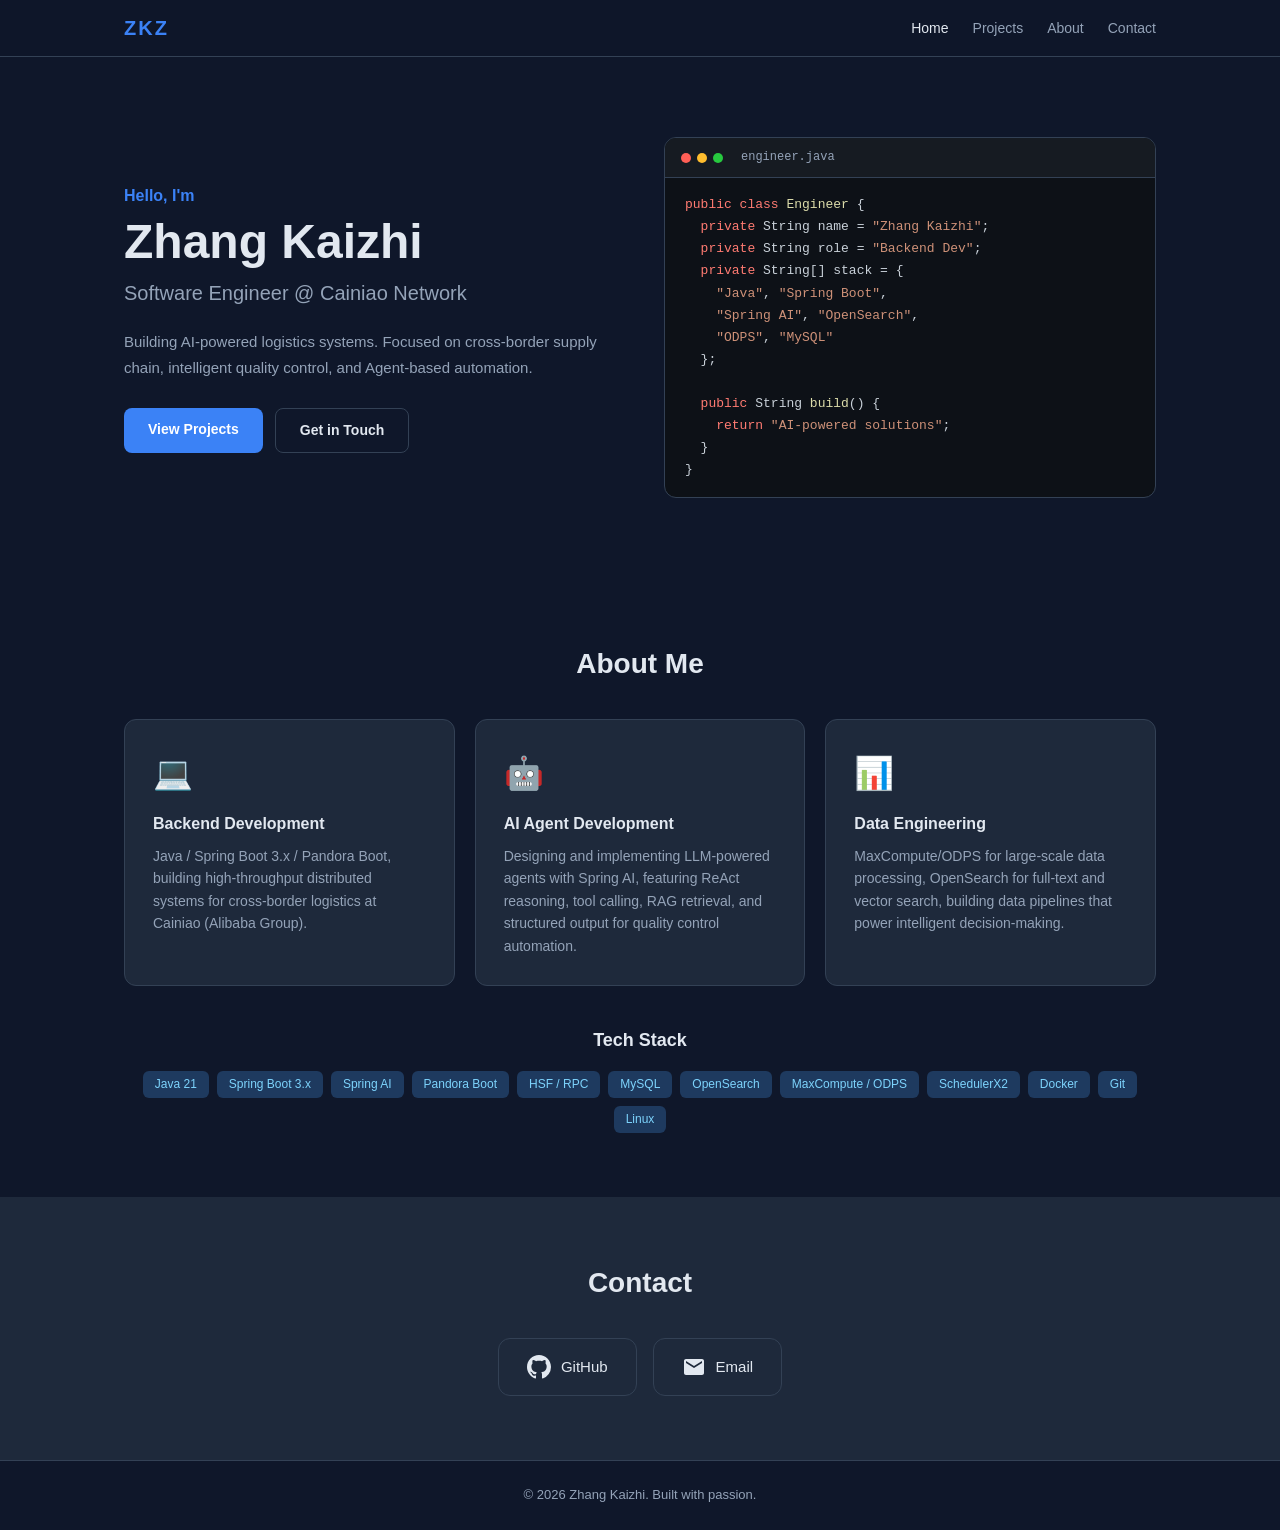
==== index.html @ b3a65767 "init: personal site with about & projects" ====
<!DOCTYPE html>
<html lang="zh-CN">
<head>
  <meta charset="UTF-8">
  <meta name="viewport" content="width=device-width, initial-scale=1.0">
  <title>Zhang Kaizhi - Software Engineer</title>
  <link rel="stylesheet" href="style.css">
  <link rel="icon" href="data:image/svg+xml,<svg xmlns=%22http://www.w3.org/2000/svg%22 viewBox=%220 0 100 100%22><text y=%22.9em%22 font-size=%2290%22>👨‍💻</text></svg>">
</head>
<body>
  <nav class="navbar">
    <div class="nav-container">
      <a href="index.html" class="nav-logo">ZKZ</a>
      <div class="nav-links">
        <a href="index.html" class="active">Home</a>
        <a href="projects.html">Projects</a>
        <a href="#about">About</a>
        <a href="#contact">Contact</a>
      </div>
    </div>
  </nav>

  <section class="hero">
    <div class="hero-content">
      <p class="hero-greeting">Hello, I'm</p>
      <h1 class="hero-name">Zhang Kaizhi</h1>
      <p class="hero-title">Software Engineer @ Cainiao Network</p>
      <p class="hero-desc">
        Building AI-powered logistics systems. Focused on cross-border supply chain,
        intelligent quality control, and Agent-based automation.
      </p>
      <div class="hero-actions">
        <a href="projects.html" class="btn btn-primary">View Projects</a>
        <a href="#contact" class="btn btn-outline">Get in Touch</a>
      </div>
    </div>
    <div class="hero-visual">
      <div class="code-block">
        <div class="code-header">
          <span class="dot red"></span>
          <span class="dot yellow"></span>
          <span class="dot green"></span>
          <span class="code-filename">engineer.java</span>
        </div>
        <pre class="code-body"><code><span class="keyword">public class</span> <span class="class-name">Engineer</span> {
  <span class="keyword">private</span> String name = <span class="string">"Zhang Kaizhi"</span>;
  <span class="keyword">private</span> String role = <span class="string">"Backend Dev"</span>;
  <span class="keyword">private</span> String[] stack = {
    <span class="string">"Java"</span>, <span class="string">"Spring Boot"</span>,
    <span class="string">"Spring AI"</span>, <span class="string">"OpenSearch"</span>,
    <span class="string">"ODPS"</span>, <span class="string">"MySQL"</span>
  };

  <span class="keyword">public</span> String <span class="method">build</span>() {
    <span class="keyword">return</span> <span class="string">"AI-powered solutions"</span>;
  }
}</code></pre>
      </div>
    </div>
  </section>

  <section class="section" id="about">
    <div class="container">
      <h2 class="section-title">About Me</h2>
      <div class="about-grid">
        <div class="about-card">
          <div class="about-icon">&#128187;</div>
          <h3>Backend Development</h3>
          <p>
            Java / Spring Boot 3.x / Pandora Boot, building high-throughput distributed systems
            for cross-border logistics at Cainiao (Alibaba Group).
          </p>
        </div>
        <div class="about-card">
          <div class="about-icon">&#129302;</div>
          <h3>AI Agent Development</h3>
          <p>
            Designing and implementing LLM-powered agents with Spring AI,
            featuring ReAct reasoning, tool calling, RAG retrieval,
            and structured output for quality control automation.
          </p>
        </div>
        <div class="about-card">
          <div class="about-icon">&#128202;</div>
          <h3>Data Engineering</h3>
          <p>
            MaxCompute/ODPS for large-scale data processing, OpenSearch for
            full-text and vector search, building data pipelines that power
            intelligent decision-making.
          </p>
        </div>
      </div>

      <div class="tech-stack">
        <h3 class="stack-title">Tech Stack</h3>
        <div class="stack-tags">
          <span class="tag">Java 21</span>
          <span class="tag">Spring Boot 3.x</span>
          <span class="tag">Spring AI</span>
          <span class="tag">Pandora Boot</span>
          <span class="tag">HSF / RPC</span>
          <span class="tag">MySQL</span>
          <span class="tag">OpenSearch</span>
          <span class="tag">MaxCompute / ODPS</span>
          <span class="tag">SchedulerX2</span>
          <span class="tag">Docker</span>
          <span class="tag">Git</span>
          <span class="tag">Linux</span>
        </div>
      </div>
    </div>
  </section>

  <section class="section section-alt" id="contact">
    <div class="container">
      <h2 class="section-title">Contact</h2>
      <div class="contact-links">
        <a href="https://github.com/zkz" target="_blank" class="contact-card">
          <svg class="contact-icon" viewBox="0 0 24 24" fill="currentColor"><path d="M12 0C5.37 0 0 5.37 0 12c0 5.31 3.435 9.795 8.205 11.385.6.105.825-.255.825-.57 0-.285-.015-1.23-.015-2.235-3.015.555-3.795-.735-4.035-1.41-.135-.345-.72-1.41-1.23-1.695-.42-.225-1.02-.78-.015-.795.945-.015 1.62.87 1.845 1.23 1.08 1.815 2.805 1.305 3.495.99.105-.78.42-1.305.765-1.605-2.67-.3-5.46-1.335-5.46-5.925 0-1.305.465-2.385 1.23-3.225-.12-.3-.54-1.53.12-3.18 0 0 1.005-.315 3.3 1.23.96-.27 1.98-.405 3-.405s2.04.135 3 .405c2.295-1.56 3.3-1.23 3.3-1.23.66 1.65.24 2.88.12 3.18.765.84 1.23 1.905 1.23 3.225 0 4.605-2.805 5.625-5.475 5.925.435.375.81 1.095.81 2.22 0 1.605-.015 2.895-.015 3.3 0 .315.225.69.825.57A12.02 12.02 0 0024 12c0-6.63-5.37-12-12-12z"/></svg>
          <span>GitHub</span>
        </a>
        <a href="mailto:zkz01782702@cainiao.com" class="contact-card">
          <svg class="contact-icon" viewBox="0 0 24 24" fill="currentColor"><path d="M20 4H4c-1.1 0-2 .9-2 2v12c0 1.1.9 2 2 2h16c1.1 0 2-.9 2-2V6c0-1.1-.9-2-2-2zm0 4l-8 5-8-5V6l8 5 8-5v2z"/></svg>
          <span>Email</span>
        </a>
      </div>
    </div>
  </section>

  <footer class="footer">
    <div class="container">
      <p>&copy; 2026 Zhang Kaizhi. Built with passion.</p>
    </div>
  </footer>
</body>
</html>
---- style.css ----
* { margin: 0; padding: 0; box-sizing: border-box; }

:root {
  --bg: #0f172a;
  --bg-alt: #1e293b;
  --surface: #1e293b;
  --border: #334155;
  --text: #e2e8f0;
  --text-muted: #94a3b8;
  --primary: #3b82f6;
  --primary-hover: #2563eb;
  --accent: #60a5fa;
  --tag-bg: #1e3a5f;
  --tag-text: #7dd3fc;
  --radius: 12px;
}

body {
  font-family: -apple-system, "PingFang SC", "Segoe UI", "Microsoft YaHei", sans-serif;
  background: var(--bg);
  color: var(--text);
  line-height: 1.6;
  -webkit-font-smoothing: antialiased;
}

.container { max-width: 1080px; margin: 0 auto; padding: 0 24px; }

/* Navbar */
.navbar {
  position: sticky; top: 0; z-index: 100;
  background: rgba(15, 23, 42, 0.85);
  backdrop-filter: blur(12px);
  border-bottom: 1px solid var(--border);
}
.nav-container {
  max-width: 1080px; margin: 0 auto; padding: 0 24px;
  display: flex; align-items: center; justify-content: space-between;
  height: 56px;
}
.nav-logo {
  font-size: 20px; font-weight: 800; color: var(--primary);
  text-decoration: none; letter-spacing: 2px;
}
.nav-links { display: flex; gap: 24px; }
.nav-links a {
  text-decoration: none; color: var(--text-muted); font-size: 14px;
  font-weight: 500; transition: color 0.2s;
}
.nav-links a:hover, .nav-links a.active { color: var(--text); }

/* Hero */
.hero {
  display: flex; align-items: center; gap: 48px;
  max-width: 1080px; margin: 0 auto; padding: 80px 24px;
}
.hero-content { flex: 1; }
.hero-greeting { font-size: 16px; color: var(--primary); font-weight: 600; margin-bottom: 8px; }
.hero-name { font-size: 48px; font-weight: 800; line-height: 1.1; margin-bottom: 8px; }
.hero-title { font-size: 20px; color: var(--text-muted); margin-bottom: 20px; }
.hero-desc { font-size: 15px; color: var(--text-muted); line-height: 1.7; margin-bottom: 28px; }
.hero-actions { display: flex; gap: 12px; }
.btn {
  display: inline-block; padding: 10px 24px; border-radius: 8px;
  font-size: 14px; font-weight: 600; text-decoration: none; transition: all 0.2s;
}
.btn-primary { background: var(--primary); color: #fff; }
.btn-primary:hover { background: var(--primary-hover); }
.btn-outline { border: 1px solid var(--border); color: var(--text); }
.btn-outline:hover { border-color: var(--primary); color: var(--primary); }

.hero-visual { flex: 1; }
.code-block {
  background: #0d1117; border: 1px solid var(--border);
  border-radius: var(--radius); overflow: hidden;
  font-family: "SF Mono", "Fira Code", "Consolas", monospace;
}
.code-header {
  display: flex; align-items: center; gap: 6px;
  padding: 10px 16px; background: #161b22; border-bottom: 1px solid var(--border);
}
.dot { width: 10px; height: 10px; border-radius: 50%; }
.dot.red { background: #ff5f56; }
.dot.yellow { background: #ffbd2e; }
.dot.green { background: #27c93f; }
.code-filename { margin-left: 12px; font-size: 12px; color: var(--text-muted); }
.code-body {
  padding: 16px 20px; font-size: 13px; line-height: 1.7;
  color: #c9d1d9; overflow-x: auto;
}
.code-body .keyword { color: #ff7b72; }
.code-body .class-name { color: #dcdcaa; }
.code-body .string { color: #ce9178; }
.code-body .method { color: #dcdcaa; }

/* Sections */
.section { padding: 64px 0; }
.section-alt { background: var(--bg-alt); }
.section-title {
  font-size: 28px; font-weight: 700; margin-bottom: 32px;
  text-align: center;
}

/* About */
.about-grid {
  display: grid; grid-template-columns: repeat(auto-fit, minmax(280px, 1fr));
  gap: 20px; margin-bottom: 40px;
}
.about-card {
  background: var(--surface); border: 1px solid var(--border);
  border-radius: var(--radius); padding: 28px;
  transition: border-color 0.2s;
}
.about-card:hover { border-color: var(--primary); }
.about-icon { font-size: 32px; margin-bottom: 12px; }
.about-card h3 { font-size: 16px; font-weight: 600; margin-bottom: 8px; }
.about-card p { font-size: 14px; color: var(--text-muted); line-height: 1.6; }

/* Tech stack */
.stack-title { font-size: 18px; font-weight: 600; margin-bottom: 16px; text-align: center; }
.stack-tags { display: flex; flex-wrap: wrap; gap: 8px; justify-content: center; }
.tag {
  display: inline-block; padding: 4px 12px; border-radius: 6px;
  font-size: 12px; font-weight: 500;
  background: var(--tag-bg); color: var(--tag-text);
}

/* Projects */
.page-header {
  padding: 64px 0 32px; text-align: center;
}
.page-title { font-size: 36px; font-weight: 800; margin-bottom: 8px; }
.page-desc { font-size: 16px; color: var(--text-muted); }

.project-list { display: flex; flex-direction: column; gap: 24px; }
.project-card {
  background: var(--surface); border: 1px solid var(--border);
  border-radius: var(--radius); padding: 28px;
  position: relative; transition: border-color 0.2s;
}
.project-card:hover { border-color: var(--primary); }
.project-badge {
  position: absolute; top: 16px; right: 16px;
  background: var(--primary); color: #fff; font-size: 11px;
  font-weight: 600; padding: 3px 10px; border-radius: 4px;
}
.project-title { font-size: 20px; font-weight: 700; margin-bottom: 4px; }
.project-meta { font-size: 13px; color: var(--text-muted); margin-bottom: 12px; }
.project-desc { font-size: 14px; color: var(--text-muted); line-height: 1.7; margin-bottom: 16px; }
.project-tech { display: flex; flex-wrap: wrap; gap: 6px; margin-bottom: 16px; }
.project-highlights h4 { font-size: 14px; font-weight: 600; margin-bottom: 8px; }
.project-highlights ul {
  list-style: none; display: grid;
  grid-template-columns: repeat(auto-fit, minmax(200px, 1fr)); gap: 6px;
}
.project-highlights li {
  font-size: 13px; color: var(--text-muted);
  padding-left: 16px; position: relative;
}
.project-highlights li::before {
  content: ''; position: absolute; left: 0; top: 7px;
  width: 6px; height: 6px; border-radius: 50%; background: var(--primary);
}

/* Contact */
.contact-links {
  display: flex; gap: 16px; justify-content: center; flex-wrap: wrap;
}
.contact-card {
  display: flex; align-items: center; gap: 10px;
  background: var(--surface); border: 1px solid var(--border);
  border-radius: var(--radius); padding: 16px 28px;
  text-decoration: none; color: var(--text);
  font-size: 15px; font-weight: 500; transition: all 0.2s;
}
.contact-card:hover { border-color: var(--primary); }
.contact-icon { width: 24px; height: 24px; }

/* Footer */
.footer {
  padding: 24px 0; text-align: center;
  border-top: 1px solid var(--border);
}
.footer p { font-size: 13px; color: var(--text-muted); }

/* Responsive */
@media (max-width: 768px) {
  .hero { flex-direction: column; padding: 48px 24px; gap: 32px; }
  .hero-name { font-size: 36px; }
  .about-grid { grid-template-columns: 1fr; }
}
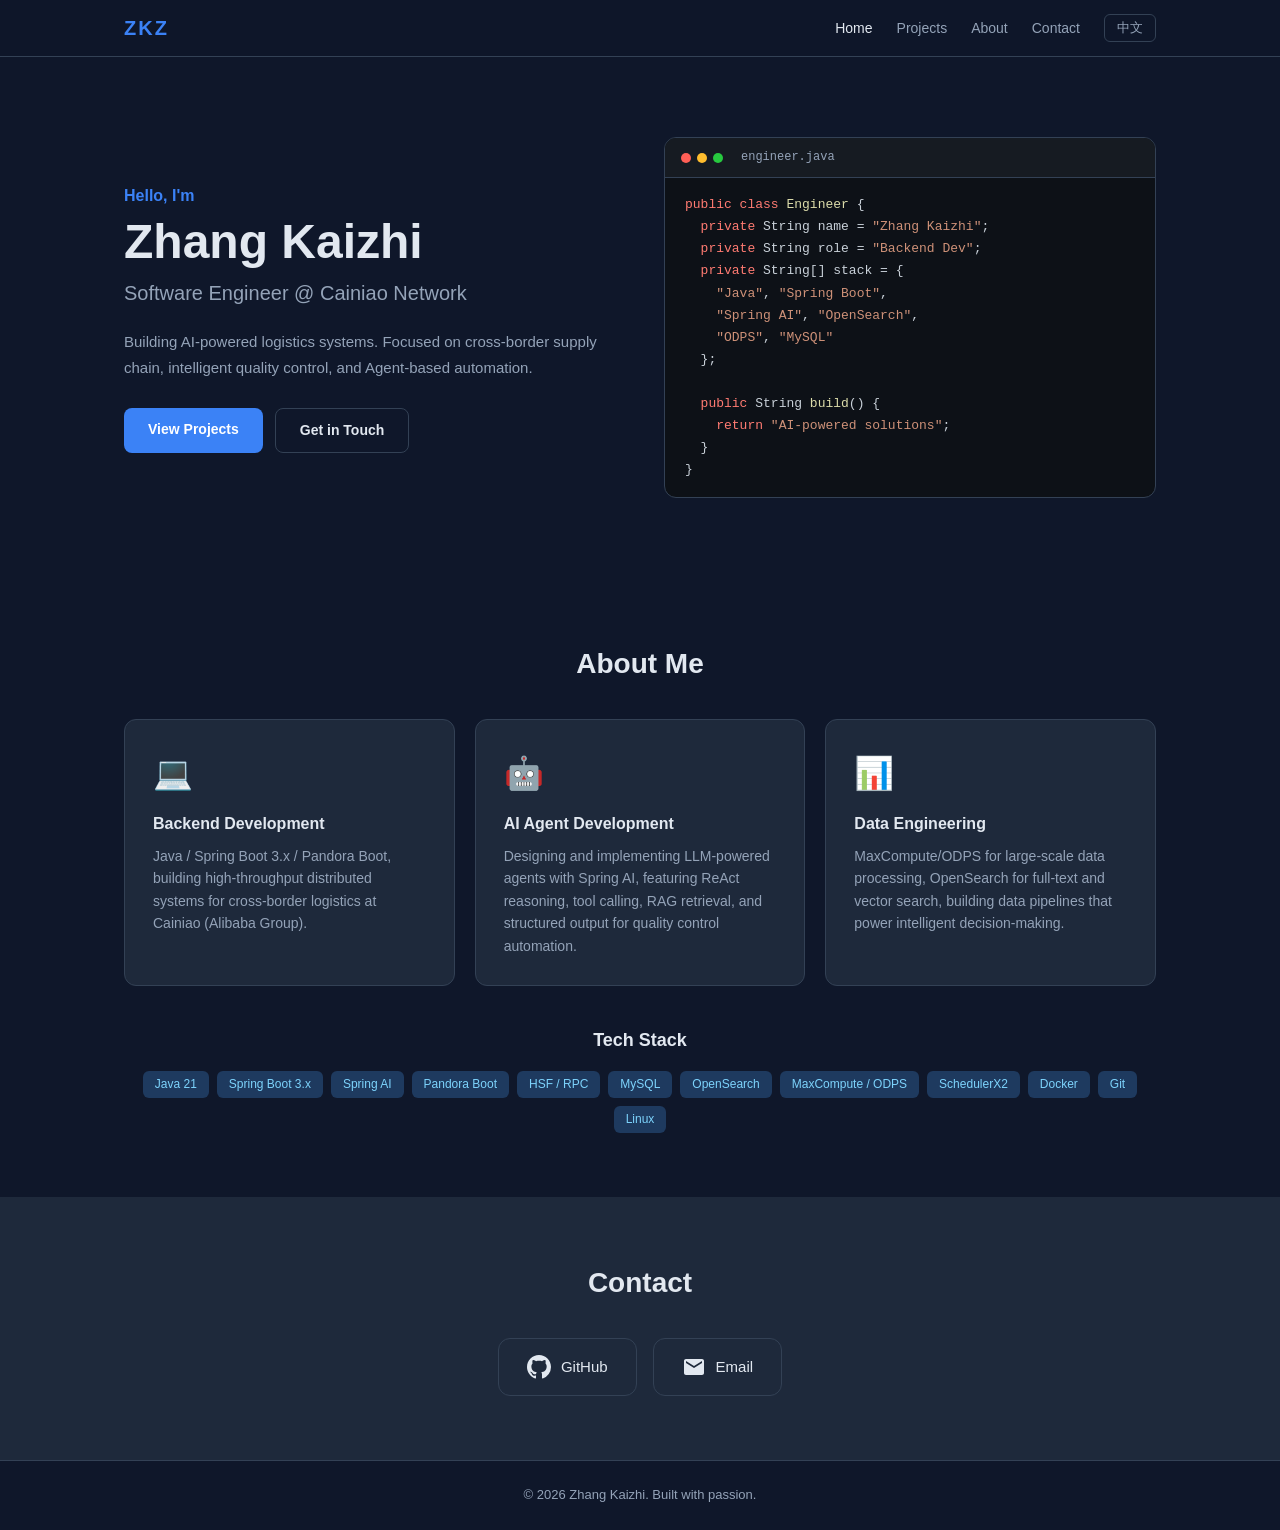
==== commit ceb3e4ac: "feat: add i18n zh/en toggle with one-click language switch" ====
--- a/index.html
+++ b/index.html
@@ -1,5 +1,5 @@
 <!DOCTYPE html>
-<html lang="zh-CN">
+<html lang="en">
 <head>
   <meta charset="UTF-8">
   <meta name="viewport" content="width=device-width, initial-scale=1.0">
@@ -12,26 +12,27 @@
     <div class="nav-container">
       <a href="index.html" class="nav-logo">ZKZ</a>
       <div class="nav-links">
-        <a href="index.html" class="active">Home</a>
-        <a href="projects.html">Projects</a>
-        <a href="#about">About</a>
-        <a href="#contact">Contact</a>
+        <a href="index.html" class="active" data-i18n="nav.home">Home</a>
+        <a href="projects.html" data-i18n="nav.projects">Projects</a>
+        <a href="#about" data-i18n="nav.about">About</a>
+        <a href="#contact" data-i18n="nav.contact">Contact</a>
+        <button class="lang-btn" onclick="toggleLang()" data-i18n="nav.lang">中文</button>
       </div>
     </div>
   </nav>
 
   <section class="hero">
     <div class="hero-content">
-      <p class="hero-greeting">Hello, I'm</p>
-      <h1 class="hero-name">Zhang Kaizhi</h1>
-      <p class="hero-title">Software Engineer @ Cainiao Network</p>
-      <p class="hero-desc">
+      <p class="hero-greeting" data-i18n="hero.greeting">Hello, I'm</p>
+      <h1 class="hero-name" data-i18n="hero.name">Zhang Kaizhi</h1>
+      <p class="hero-title" data-i18n="hero.title">Software Engineer @ Cainiao Network</p>
+      <p class="hero-desc" data-i18n="hero.desc">
         Building AI-powered logistics systems. Focused on cross-border supply chain,
         intelligent quality control, and Agent-based automation.
       </p>
       <div class="hero-actions">
-        <a href="projects.html" class="btn btn-primary">View Projects</a>
-        <a href="#contact" class="btn btn-outline">Get in Touch</a>
+        <a href="projects.html" class="btn btn-primary" data-i18n="hero.btn1">View Projects</a>
+        <a href="#contact" class="btn btn-outline" data-i18n="hero.btn2">Get in Touch</a>
       </div>
     </div>
     <div class="hero-visual">
@@ -40,7 +41,7 @@
           <span class="dot red"></span>
           <span class="dot yellow"></span>
           <span class="dot green"></span>
-          <span class="code-filename">engineer.java</span>
+          <span class="code-filename" data-i18n="hero.codefile">engineer.java</span>
         </div>
         <pre class="code-body"><code><span class="keyword">public class</span> <span class="class-name">Engineer</span> {
   <span class="keyword">private</span> String name = <span class="string">"Zhang Kaizhi"</span>;
@@ -61,20 +62,20 @@
 
   <section class="section" id="about">
     <div class="container">
-      <h2 class="section-title">About Me</h2>
+      <h2 class="section-title" data-i18n="about.title">About Me</h2>
       <div class="about-grid">
         <div class="about-card">
           <div class="about-icon">&#128187;</div>
-          <h3>Backend Development</h3>
-          <p>
+          <h3 data-i18n="about.card1.title">Backend Development</h3>
+          <p data-i18n="about.card1.desc">
             Java / Spring Boot 3.x / Pandora Boot, building high-throughput distributed systems
             for cross-border logistics at Cainiao (Alibaba Group).
           </p>
         </div>
         <div class="about-card">
           <div class="about-icon">&#129302;</div>
-          <h3>AI Agent Development</h3>
-          <p>
+          <h3 data-i18n="about.card2.title">AI Agent Development</h3>
+          <p data-i18n="about.card2.desc">
             Designing and implementing LLM-powered agents with Spring AI,
             featuring ReAct reasoning, tool calling, RAG retrieval,
             and structured output for quality control automation.
@@ -82,8 +83,8 @@
         </div>
         <div class="about-card">
           <div class="about-icon">&#128202;</div>
-          <h3>Data Engineering</h3>
-          <p>
+          <h3 data-i18n="about.card3.title">Data Engineering</h3>
+          <p data-i18n="about.card3.desc">
             MaxCompute/ODPS for large-scale data processing, OpenSearch for
             full-text and vector search, building data pipelines that power
             intelligent decision-making.
@@ -92,7 +93,7 @@
       </div>
 
       <div class="tech-stack">
-        <h3 class="stack-title">Tech Stack</h3>
+        <h3 class="stack-title" data-i18n="about.stack">Tech Stack</h3>
         <div class="stack-tags">
           <span class="tag">Java 21</span>
           <span class="tag">Spring Boot 3.x</span>
@@ -113,9 +114,9 @@
 
   <section class="section section-alt" id="contact">
     <div class="container">
-      <h2 class="section-title">Contact</h2>
+      <h2 class="section-title" data-i18n="contact.title">Contact</h2>
       <div class="contact-links">
-        <a href="https://github.com/zkz" target="_blank" class="contact-card">
+        <a href="https://github.com/zkzll" target="_blank" class="contact-card">
           <svg class="contact-icon" viewBox="0 0 24 24" fill="currentColor"><path d="M12 0C5.37 0 0 5.37 0 12c0 5.31 3.435 9.795 8.205 11.385.6.105.825-.255.825-.57 0-.285-.015-1.23-.015-2.235-3.015.555-3.795-.735-4.035-1.41-.135-.345-.72-1.41-1.23-1.695-.42-.225-1.02-.78-.015-.795.945-.015 1.62.87 1.845 1.23 1.08 1.815 2.805 1.305 3.495.99.105-.78.42-1.305.765-1.605-2.67-.3-5.46-1.335-5.46-5.925 0-1.305.465-2.385 1.23-3.225-.12-.3-.54-1.53.12-3.18 0 0 1.005-.315 3.3 1.23.96-.27 1.98-.405 3-.405s2.04.135 3 .405c2.295-1.56 3.3-1.23 3.3-1.23.66 1.65.24 2.88.12 3.18.765.84 1.23 1.905 1.23 3.225 0 4.605-2.805 5.625-5.475 5.925.435.375.81 1.095.81 2.22 0 1.605-.015 2.895-.015 3.3 0 .315.225.69.825.57A12.02 12.02 0 0024 12c0-6.63-5.37-12-12-12z"/></svg>
           <span>GitHub</span>
         </a>
@@ -129,8 +130,10 @@
 
   <footer class="footer">
     <div class="container">
-      <p>&copy; 2026 Zhang Kaizhi. Built with passion.</p>
+      <p data-i18n="footer.text">&copy; 2026 Zhang Kaizhi. Built with passion.</p>
     </div>
   </footer>
+
+  <script src="i18n.js"></script>
 </body>
 </html>
--- a/style.css
+++ b/style.css
@@ -47,6 +47,13 @@
   font-weight: 500; transition: color 0.2s;
 }
 .nav-links a:hover, .nav-links a.active { color: var(--text); }
+.nav-links { align-items: center; }
+.lang-btn {
+  background: transparent; border: 1px solid var(--border); color: var(--text-muted);
+  padding: 4px 12px; border-radius: 6px; font-size: 13px; font-weight: 500;
+  cursor: pointer; transition: all 0.2s; font-family: inherit;
+}
+.lang-btn:hover { border-color: var(--primary); color: var(--primary); }
 
 /* Hero */
 .hero {
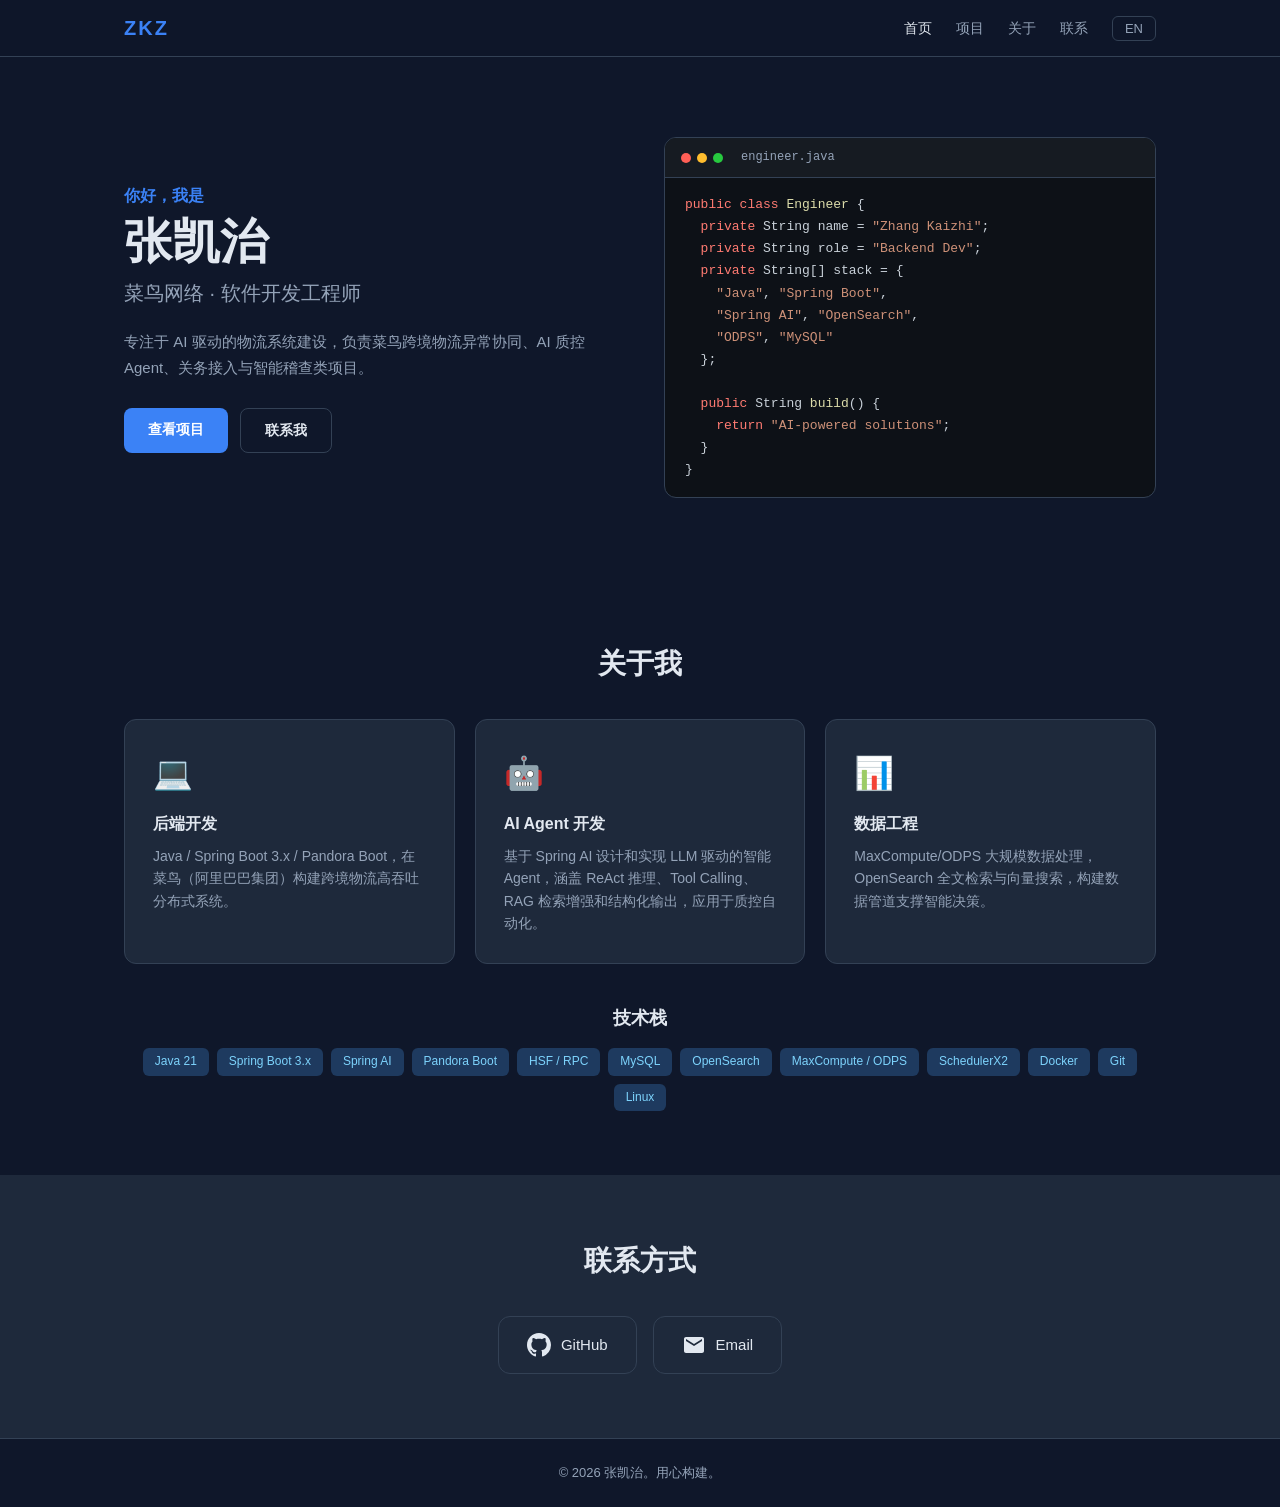
==== commit 59b6b55b: "feat: default to Chinese, one-click switch to English" ====
--- a/index.html
+++ b/index.html
@@ -1,9 +1,9 @@
 <!DOCTYPE html>
-<html lang="en">
+<html lang="zh-CN">
 <head>
   <meta charset="UTF-8">
   <meta name="viewport" content="width=device-width, initial-scale=1.0">
-  <title>Zhang Kaizhi - Software Engineer</title>
+  <title>张凯治 - 软件开发工程师</title>
   <link rel="stylesheet" href="style.css">
   <link rel="icon" href="data:image/svg+xml,<svg xmlns=%22http://www.w3.org/2000/svg%22 viewBox=%220 0 100 100%22><text y=%22.9em%22 font-size=%2290%22>👨‍💻</text></svg>">
 </head>
@@ -12,27 +12,26 @@
     <div class="nav-container">
       <a href="index.html" class="nav-logo">ZKZ</a>
       <div class="nav-links">
-        <a href="index.html" class="active" data-i18n="nav.home">Home</a>
-        <a href="projects.html" data-i18n="nav.projects">Projects</a>
-        <a href="#about" data-i18n="nav.about">About</a>
-        <a href="#contact" data-i18n="nav.contact">Contact</a>
-        <button class="lang-btn" onclick="toggleLang()" data-i18n="nav.lang">中文</button>
+        <a href="index.html" class="active" data-i18n="nav.home">首页</a>
+        <a href="projects.html" data-i18n="nav.projects">项目</a>
+        <a href="#about" data-i18n="nav.about">关于</a>
+        <a href="#contact" data-i18n="nav.contact">联系</a>
+        <button class="lang-btn" onclick="toggleLang()" data-i18n="nav.lang">EN</button>
       </div>
     </div>
   </nav>
 
   <section class="hero">
     <div class="hero-content">
-      <p class="hero-greeting" data-i18n="hero.greeting">Hello, I'm</p>
-      <h1 class="hero-name" data-i18n="hero.name">Zhang Kaizhi</h1>
-      <p class="hero-title" data-i18n="hero.title">Software Engineer @ Cainiao Network</p>
+      <p class="hero-greeting" data-i18n="hero.greeting">你好，我是</p>
+      <h1 class="hero-name" data-i18n="hero.name">张凯治</h1>
+      <p class="hero-title" data-i18n="hero.title">菜鸟网络 · 软件开发工程师</p>
       <p class="hero-desc" data-i18n="hero.desc">
-        Building AI-powered logistics systems. Focused on cross-border supply chain,
-        intelligent quality control, and Agent-based automation.
+        专注于 AI 驱动的物流系统建设，负责菜鸟跨境物流异常协同、AI 质控 Agent、关务接入与智能稽查类项目。
       </p>
       <div class="hero-actions">
-        <a href="projects.html" class="btn btn-primary" data-i18n="hero.btn1">View Projects</a>
-        <a href="#contact" class="btn btn-outline" data-i18n="hero.btn2">Get in Touch</a>
+        <a href="projects.html" class="btn btn-primary" data-i18n="hero.btn1">查看项目</a>
+        <a href="#contact" class="btn btn-outline" data-i18n="hero.btn2">联系我</a>
       </div>
     </div>
     <div class="hero-visual">
@@ -62,38 +61,33 @@
 
   <section class="section" id="about">
     <div class="container">
-      <h2 class="section-title" data-i18n="about.title">About Me</h2>
+      <h2 class="section-title" data-i18n="about.title">关于我</h2>
       <div class="about-grid">
         <div class="about-card">
           <div class="about-icon">&#128187;</div>
-          <h3 data-i18n="about.card1.title">Backend Development</h3>
+          <h3 data-i18n="about.card1.title">后端开发</h3>
           <p data-i18n="about.card1.desc">
-            Java / Spring Boot 3.x / Pandora Boot, building high-throughput distributed systems
-            for cross-border logistics at Cainiao (Alibaba Group).
+            Java / Spring Boot 3.x / Pandora Boot，在菜鸟（阿里巴巴集团）构建跨境物流高吞吐分布式系统。
           </p>
         </div>
         <div class="about-card">
           <div class="about-icon">&#129302;</div>
-          <h3 data-i18n="about.card2.title">AI Agent Development</h3>
+          <h3 data-i18n="about.card2.title">AI Agent 开发</h3>
           <p data-i18n="about.card2.desc">
-            Designing and implementing LLM-powered agents with Spring AI,
-            featuring ReAct reasoning, tool calling, RAG retrieval,
-            and structured output for quality control automation.
+            基于 Spring AI 设计和实现 LLM 驱动的智能 Agent，涵盖 ReAct 推理、Tool Calling、RAG 检索增强和结构化输出，应用于质控自动化。
           </p>
         </div>
         <div class="about-card">
           <div class="about-icon">&#128202;</div>
-          <h3 data-i18n="about.card3.title">Data Engineering</h3>
+          <h3 data-i18n="about.card3.title">数据工程</h3>
           <p data-i18n="about.card3.desc">
-            MaxCompute/ODPS for large-scale data processing, OpenSearch for
-            full-text and vector search, building data pipelines that power
-            intelligent decision-making.
+            MaxCompute/ODPS 大规模数据处理，OpenSearch 全文检索与向量搜索，构建数据管道支撑智能决策。
           </p>
         </div>
       </div>
 
       <div class="tech-stack">
-        <h3 class="stack-title" data-i18n="about.stack">Tech Stack</h3>
+        <h3 class="stack-title" data-i18n="about.stack">技术栈</h3>
         <div class="stack-tags">
           <span class="tag">Java 21</span>
           <span class="tag">Spring Boot 3.x</span>
@@ -114,7 +108,7 @@
 
   <section class="section section-alt" id="contact">
     <div class="container">
-      <h2 class="section-title" data-i18n="contact.title">Contact</h2>
+      <h2 class="section-title" data-i18n="contact.title">联系方式</h2>
       <div class="contact-links">
         <a href="https://github.com/zkzll" target="_blank" class="contact-card">
           <svg class="contact-icon" viewBox="0 0 24 24" fill="currentColor"><path d="M12 0C5.37 0 0 5.37 0 12c0 5.31 3.435 9.795 8.205 11.385.6.105.825-.255.825-.57 0-.285-.015-1.23-.015-2.235-3.015.555-3.795-.735-4.035-1.41-.135-.345-.72-1.41-1.23-1.695-.42-.225-1.02-.78-.015-.795.945-.015 1.62.87 1.845 1.23 1.08 1.815 2.805 1.305 3.495.99.105-.78.42-1.305.765-1.605-2.67-.3-5.46-1.335-5.46-5.925 0-1.305.465-2.385 1.23-3.225-.12-.3-.54-1.53.12-3.18 0 0 1.005-.315 3.3 1.23.96-.27 1.98-.405 3-.405s2.04.135 3 .405c2.295-1.56 3.3-1.23 3.3-1.23.66 1.65.24 2.88.12 3.18.765.84 1.23 1.905 1.23 3.225 0 4.605-2.805 5.625-5.475 5.925.435.375.81 1.095.81 2.22 0 1.605-.015 2.895-.015 3.3 0 .315.225.69.825.57A12.02 12.02 0 0024 12c0-6.63-5.37-12-12-12z"/></svg>
@@ -130,7 +124,7 @@
 
   <footer class="footer">
     <div class="container">
-      <p data-i18n="footer.text">&copy; 2026 Zhang Kaizhi. Built with passion.</p>
+      <p data-i18n="footer.text">&copy; 2026 张凯治。用心构建。</p>
     </div>
   </footer>
 
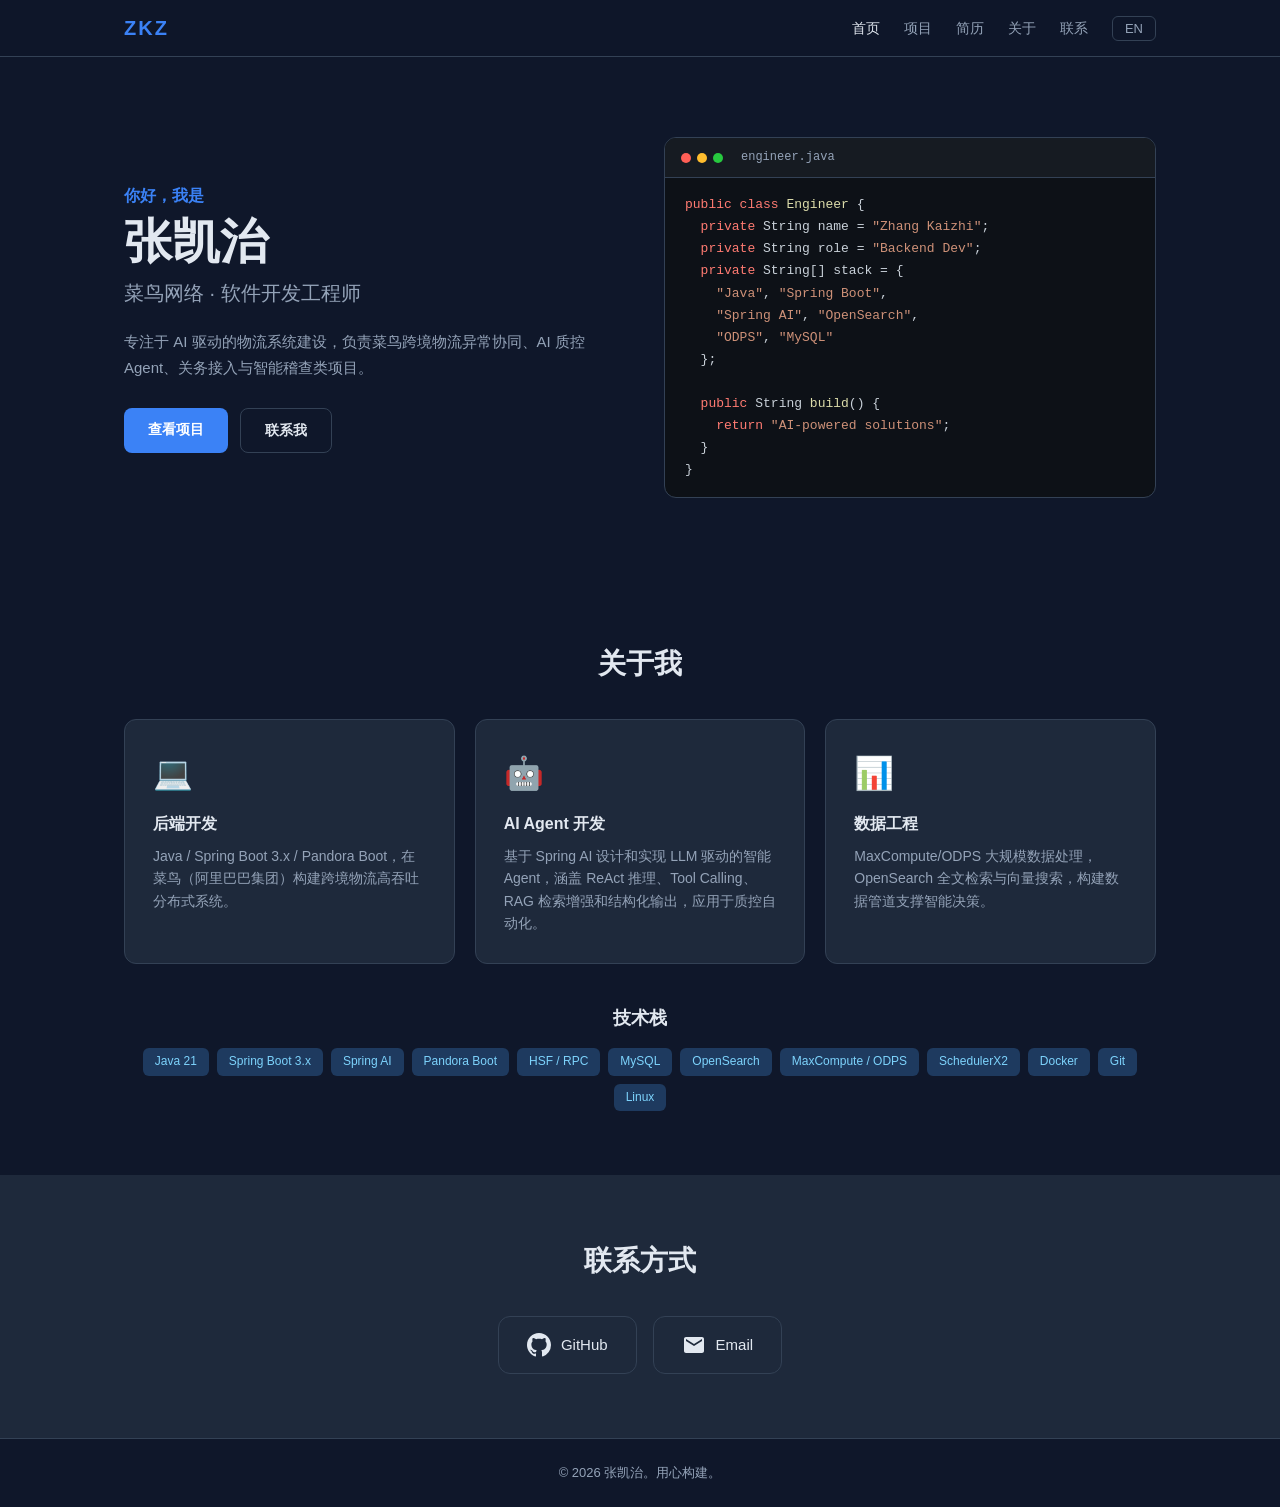
==== commit 0ea1c50f: "Add resume page and update navigation - Add resume.html with full resume content from PDF - Add "简历"" ====
--- a/index.html
+++ b/index.html
@@ -14,6 +14,7 @@
       <div class="nav-links">
         <a href="index.html" class="active" data-i18n="nav.home">首页</a>
         <a href="projects.html" data-i18n="nav.projects">项目</a>
+        <a href="resume.html" data-i18n="nav.resume">简历</a>
         <a href="#about" data-i18n="nav.about">关于</a>
         <a href="#contact" data-i18n="nav.contact">联系</a>
         <button class="lang-btn" onclick="toggleLang()" data-i18n="nav.lang">EN</button>
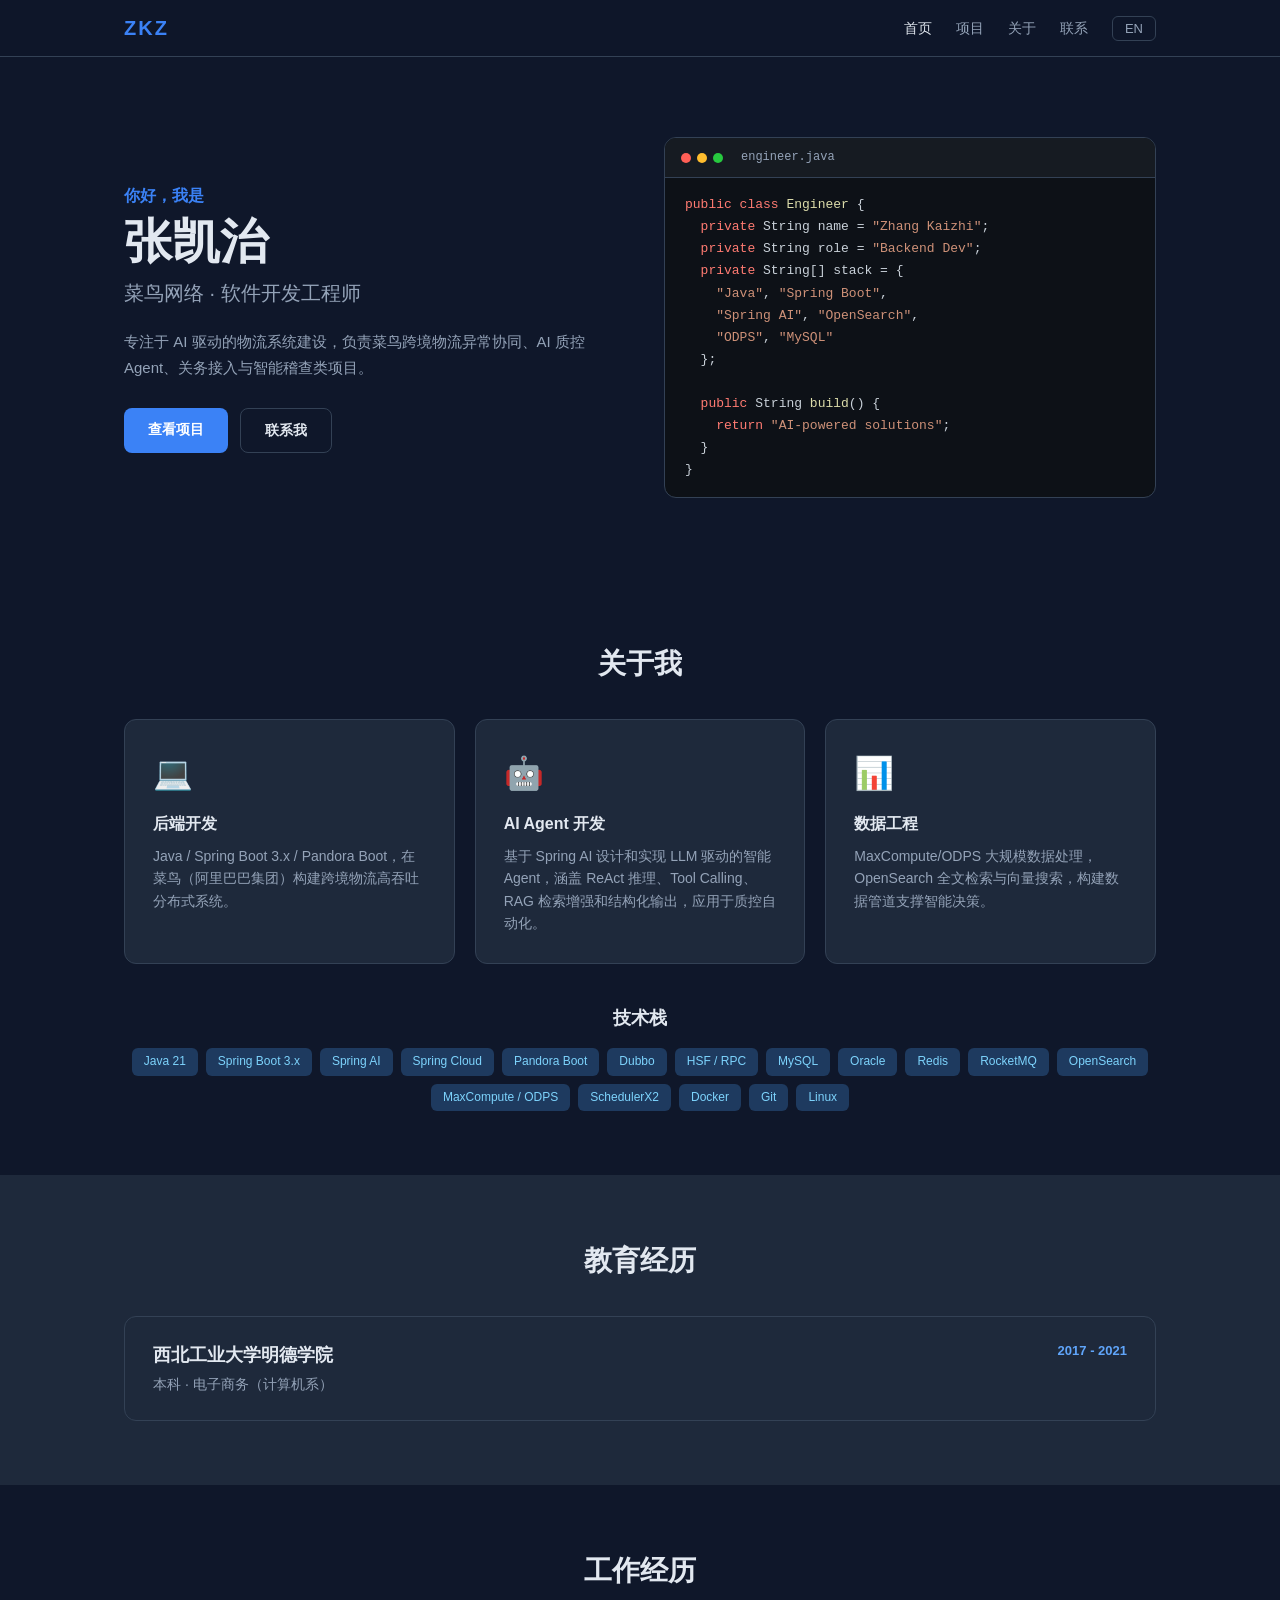
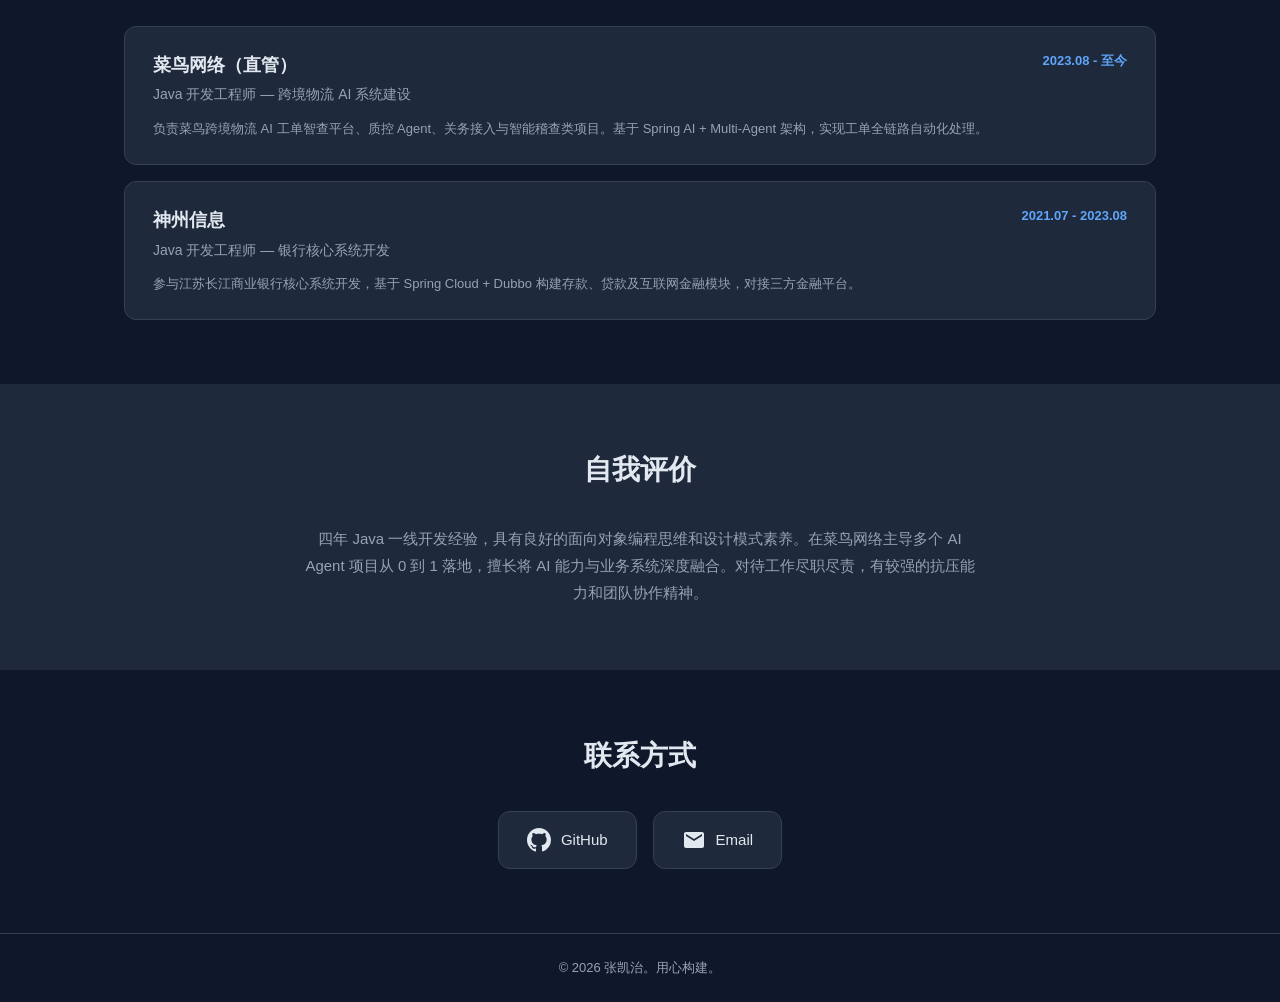
==== commit f5f9212e: "Integrate resume content into existing pages - Remove standalone resume.html - Add Education section" ====
--- a/index.html
+++ b/index.html
@@ -14,7 +14,6 @@
       <div class="nav-links">
         <a href="index.html" class="active" data-i18n="nav.home">首页</a>
         <a href="projects.html" data-i18n="nav.projects">项目</a>
-        <a href="resume.html" data-i18n="nav.resume">简历</a>
         <a href="#about" data-i18n="nav.about">关于</a>
         <a href="#contact" data-i18n="nav.contact">联系</a>
         <button class="lang-btn" onclick="toggleLang()" data-i18n="nav.lang">EN</button>
@@ -93,9 +92,14 @@
           <span class="tag">Java 21</span>
           <span class="tag">Spring Boot 3.x</span>
           <span class="tag">Spring AI</span>
+          <span class="tag">Spring Cloud</span>
           <span class="tag">Pandora Boot</span>
+          <span class="tag">Dubbo</span>
           <span class="tag">HSF / RPC</span>
           <span class="tag">MySQL</span>
+          <span class="tag">Oracle</span>
+          <span class="tag">Redis</span>
+          <span class="tag">RocketMQ</span>
           <span class="tag">OpenSearch</span>
           <span class="tag">MaxCompute / ODPS</span>
           <span class="tag">SchedulerX2</span>
@@ -107,7 +111,66 @@
     </div>
   </section>
 
-  <section class="section section-alt" id="contact">
+  <!-- 教育经历 -->
+  <section class="section section-alt" id="education">
+    <div class="container">
+      <h2 class="section-title" data-i18n="edu.title">教育经历</h2>
+      <div class="edu-card" style="background:var(--surface);border:1px solid var(--border);border-radius:var(--radius);padding:24px 28px;transition:border-color .2s">
+        <div style="display:flex;justify-content:space-between;align-items:flex-start;flex-wrap:wrap;gap:8px">
+          <div>
+            <div style="font-size:18px;font-weight:700" data-i18n="edu.school">西北工业大学明德学院</div>
+            <div style="font-size:14px;color:var(--text-muted);margin-top:4px" data-i18n="edu.major">本科 &middot; 电子商务（计算机系）</div>
+          </div>
+          <div style="font-size:13px;color:var(--accent);font-weight:600" data-i18n="edu.period">2017 - 2021</div>
+        </div>
+      </div>
+    </div>
+  </section>
+
+  <!-- 工作经历 -->
+  <section class="section" id="experience">
+    <div class="container">
+      <h2 class="section-title" data-i18n="exp.title">工作经历</h2>
+      <div style="display:flex;flex-direction:column;gap:16px">
+        <div style="background:var(--surface);border:1px solid var(--border);border-radius:var(--radius);padding:24px 28px;transition:border-color .2s">
+          <div style="display:flex;justify-content:space-between;align-items:flex-start;flex-wrap:wrap;gap:8px">
+            <div>
+              <div style="font-size:18px;font-weight:700" data-i18n="exp1.company">菜鸟网络（直管）</div>
+              <div style="font-size:14px;color:var(--text-muted);margin-top:4px" data-i18n="exp1.role">Java 开发工程师 &mdash; 跨境物流 AI 系统建设</div>
+            </div>
+            <div style="font-size:13px;color:var(--accent);font-weight:600" data-i18n="exp1.period">2023.08 - 至今</div>
+          </div>
+          <div style="margin-top:12px;font-size:13px;color:var(--text-muted);line-height:1.7" data-i18n="exp1.desc">
+            负责菜鸟跨境物流 AI 工单智查平台、质控 Agent、关务接入与智能稽查类项目。基于 Spring AI + Multi-Agent 架构，实现工单全链路自动化处理。
+          </div>
+        </div>
+        <div style="background:var(--surface);border:1px solid var(--border);border-radius:var(--radius);padding:24px 28px;transition:border-color .2s">
+          <div style="display:flex;justify-content:space-between;align-items:flex-start;flex-wrap:wrap;gap:8px">
+            <div>
+              <div style="font-size:18px;font-weight:700" data-i18n="exp2.company">神州信息</div>
+              <div style="font-size:14px;color:var(--text-muted);margin-top:4px" data-i18n="exp2.role">Java 开发工程师 &mdash; 银行核心系统开发</div>
+            </div>
+            <div style="font-size:13px;color:var(--accent);font-weight:600" data-i18n="exp2.period">2021.07 - 2023.08</div>
+          </div>
+          <div style="margin-top:12px;font-size:13px;color:var(--text-muted);line-height:1.7" data-i18n="exp2.desc">
+            参与江苏长江商业银行核心系统开发，基于 Spring Cloud + Dubbo 构建存款、贷款及互联网金融模块，对接三方金融平台实现转账、还款、数据落地等功能。
+          </div>
+        </div>
+      </div>
+    </div>
+  </section>
+
+  <!-- 自我评价 -->
+  <section class="section section-alt" id="evaluation">
+    <div class="container" style="max-width:720px;text-align:center">
+      <h2 class="section-title" data-i18n="eval.title">自我评价</h2>
+      <p style="font-size:15px;color:var(--text-muted);line-height:1.8" data-i18n="eval.desc">
+        四年 Java 一线开发经验，具有良好的面向对象编程思维和设计模式素养。在菜鸟网络主导多个 AI Agent 项目从 0 到 1 落地，擅长将 AI 能力与业务系统深度融合。对待工作尽职尽责，有较强的抗压能力和团队协作精神。
+      </p>
+    </div>
+  </section>
+
+  <section class="section" id="contact">
     <div class="container">
       <h2 class="section-title" data-i18n="contact.title">联系方式</h2>
       <div class="contact-links">
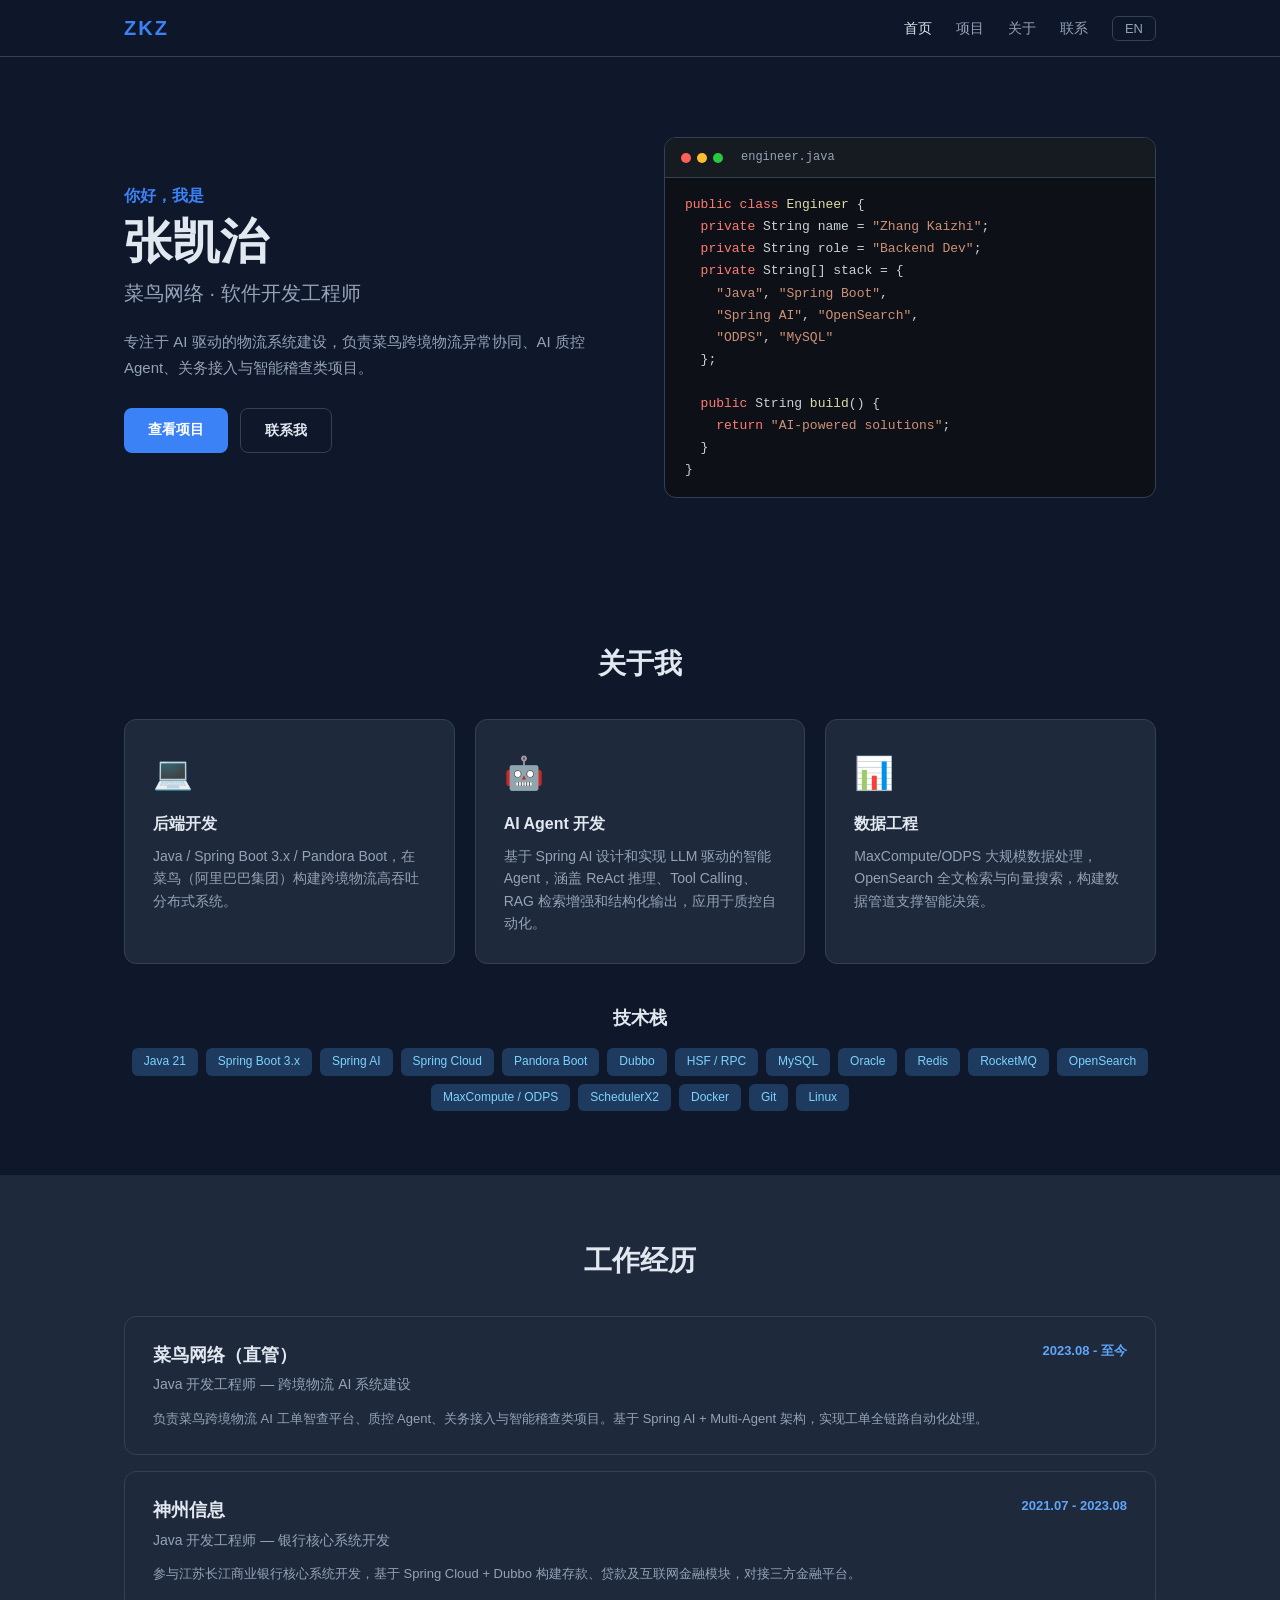
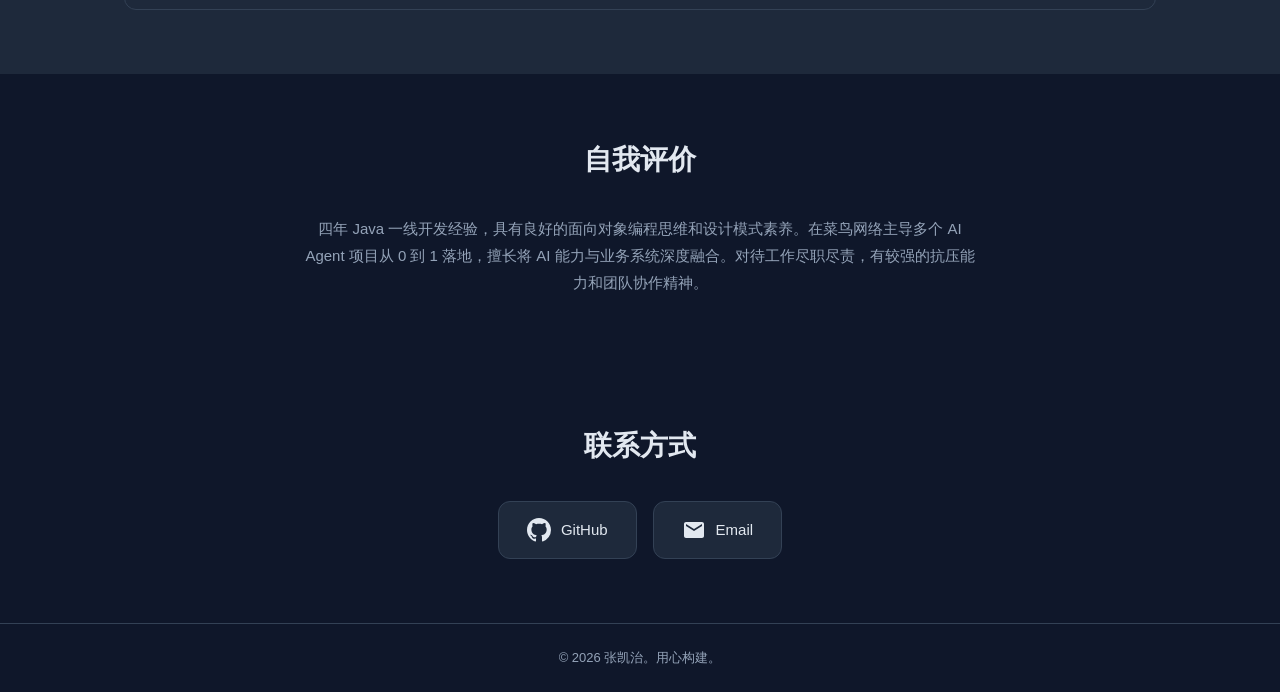
==== commit b823e5af: "Remove education section from index page" ====
--- a/index.html
+++ b/index.html
@@ -111,24 +111,8 @@
     </div>
   </section>
 
-  <!-- 教育经历 -->
-  <section class="section section-alt" id="education">
-    <div class="container">
-      <h2 class="section-title" data-i18n="edu.title">教育经历</h2>
-      <div class="edu-card" style="background:var(--surface);border:1px solid var(--border);border-radius:var(--radius);padding:24px 28px;transition:border-color .2s">
-        <div style="display:flex;justify-content:space-between;align-items:flex-start;flex-wrap:wrap;gap:8px">
-          <div>
-            <div style="font-size:18px;font-weight:700" data-i18n="edu.school">西北工业大学明德学院</div>
-            <div style="font-size:14px;color:var(--text-muted);margin-top:4px" data-i18n="edu.major">本科 &middot; 电子商务（计算机系）</div>
-          </div>
-          <div style="font-size:13px;color:var(--accent);font-weight:600" data-i18n="edu.period">2017 - 2021</div>
-        </div>
-      </div>
-    </div>
-  </section>
-
   <!-- 工作经历 -->
-  <section class="section" id="experience">
+  <section class="section section-alt" id="experience">
     <div class="container">
       <h2 class="section-title" data-i18n="exp.title">工作经历</h2>
       <div style="display:flex;flex-direction:column;gap:16px">
@@ -161,7 +145,7 @@
   </section>
 
   <!-- 自我评价 -->
-  <section class="section section-alt" id="evaluation">
+  <section class="section" id="evaluation">
     <div class="container" style="max-width:720px;text-align:center">
       <h2 class="section-title" data-i18n="eval.title">自我评价</h2>
       <p style="font-size:15px;color:var(--text-muted);line-height:1.8" data-i18n="eval.desc">
